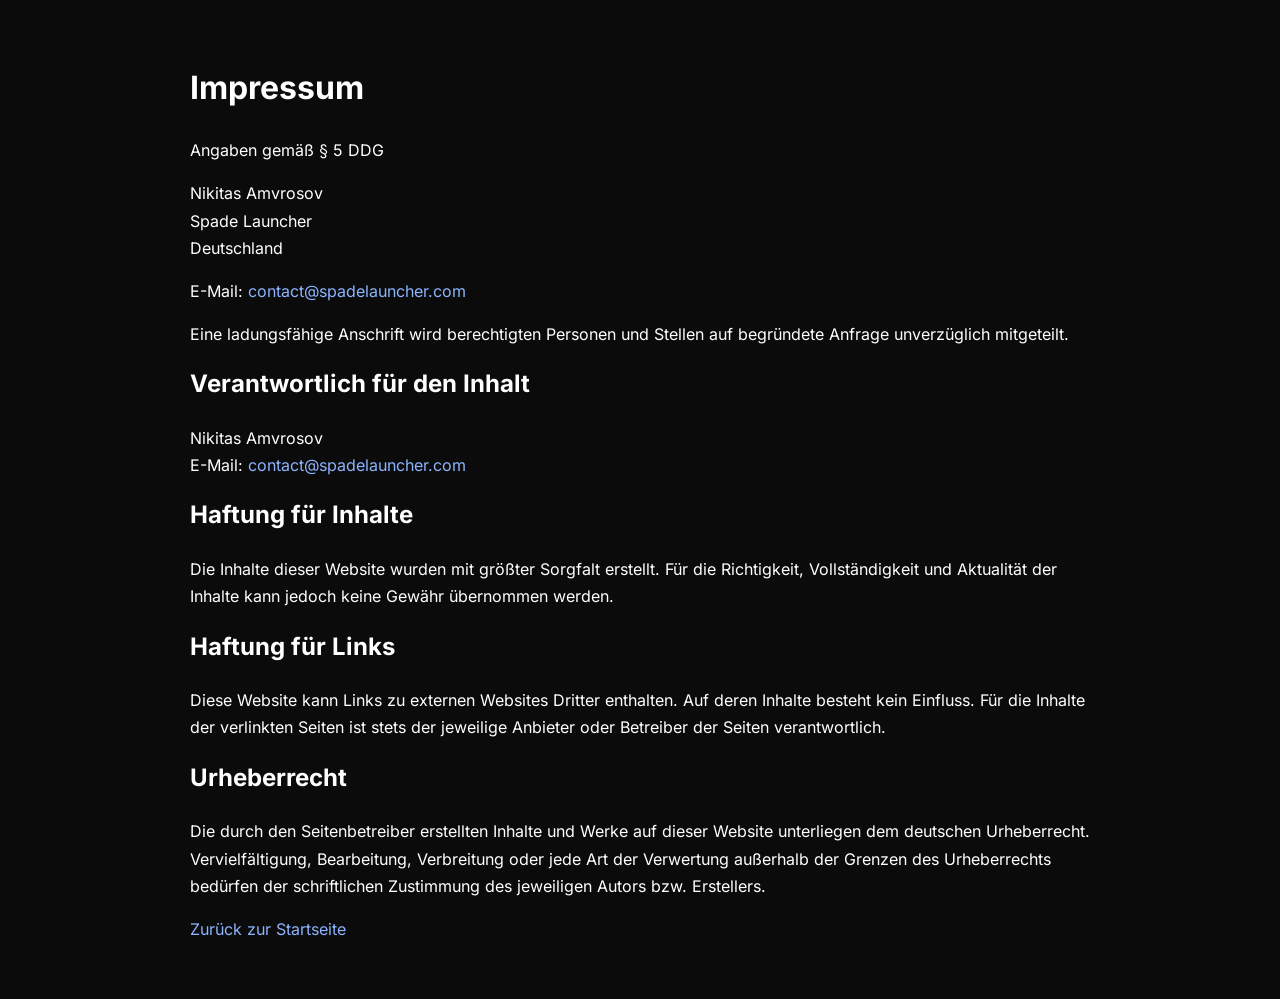
==== impressum.html @ 17fffd9b "Add impressum.html for legal information" ====
<!DOCTYPE html>
<html lang="de">
<head>
  <meta charset="UTF-8" />
  <meta name="viewport" content="width=device-width, initial-scale=1.0" />
  <title>Impressum | Spade Launcher</title>
  <link rel="stylesheet" href="style.css" />
</head>
<body>
  <main>
    <h1>Impressum</h1>

    <p>Angaben gemäß § 5 DDG</p>

    <p>
      Nikitas Amvrosov<br />
      Spade Launcher<br />
      Deutschland
    </p>

    <p>
      E-Mail: <a href="mailto:contact@spadelauncher.com">contact@spadelauncher.com</a>
    </p>

    <p>
      Eine ladungsfähige Anschrift wird berechtigten Personen und Stellen auf begründete Anfrage unverzüglich mitgeteilt.
    </p>

    <h2>Verantwortlich für den Inhalt</h2>
    <p>
      Nikitas Amvrosov<br />
      E-Mail: <a href="mailto:contact@spadelauncher.com">contact@spadelauncher.com</a>
    </p>

    <h2>Haftung für Inhalte</h2>
    <p>
      Die Inhalte dieser Website wurden mit größter Sorgfalt erstellt. Für die Richtigkeit, Vollständigkeit und Aktualität der Inhalte kann jedoch keine Gewähr übernommen werden.
    </p>

    <h2>Haftung für Links</h2>
    <p>
      Diese Website kann Links zu externen Websites Dritter enthalten. Auf deren Inhalte besteht kein Einfluss. Für die Inhalte der verlinkten Seiten ist stets der jeweilige Anbieter oder Betreiber der Seiten verantwortlich.
    </p>

    <h2>Urheberrecht</h2>
    <p>
      Die durch den Seitenbetreiber erstellten Inhalte und Werke auf dieser Website unterliegen dem deutschen Urheberrecht. Vervielfältigung, Bearbeitung, Verbreitung oder jede Art der Verwertung außerhalb der Grenzen des Urheberrechts bedürfen der schriftlichen Zustimmung des jeweiligen Autors bzw. Erstellers.
    </p>

    <p>
      <a href="index.html">Zurück zur Startseite</a>
    </p>
  </main>
</body>
</html>
---- style.css ----
@font-face {
    font-family: "Inter";
    src: url("fonts/inter-v20-latin-300.woff2") format("woff2");
    font-weight: 300;
    font-style: normal;
    font-display: swap;
}

@font-face {
    font-family: "Inter";
    src: url("fonts/inter-v20-latin-regular.woff2") format("woff2");
    font-weight: 400;
    font-style: normal;
    font-display: swap;
}

@font-face {
    font-family: "Inter";
    src: url("fonts/inter-v20-latin-500.woff2") format("woff2");
    font-weight: 500;
    font-style: normal;
    font-display: swap;
}

@font-face {
    font-family: "Inter";
    src: url("fonts/inter-v20-latin-600.woff2") format("woff2");
    font-weight: 600;
    font-style: normal;
    font-display: swap;
}

@font-face {
    font-family: "Inter";
    src: url("fonts/inter-v20-latin-700.woff2") format("woff2");
    font-weight: 700;
    font-style: normal;
    font-display: swap;
}

body {
    background-color: #0b0b0b;
    color: white;
    font-family: "Inter", sans-serif;
    max-width: 900px;
    margin: auto;
    padding: 40px;
    line-height: 1.7;
}

.hero {
    display: flex;
    align-items: flex-start;
    gap: 28px;
}

.hero .text-content {
    display: flex;
    flex-direction: column;
}

.hero h1 {
    margin-top: 10px;
    margin-bottom: 0;
    font-size: 52px;
    font-weight: 700;
    line-height: 1.1;
}

.logo {
    width: 100px;
    height: 100px;
    object-fit: contain;
}

.subtitle {
    margin-top: 4px;
    color: #9a9a9a;
    font-size: 18px;
}

.card {
    background: #111111;
    padding: 24px;
    border-radius: 20px;
    margin-top: 24px;
}

h2 {
    margin-top: 0;
}

p {
    margin-bottom: 16px;
}

a {
    color: #8cb4ff;
    text-decoration: none;
    transition: opacity .2s ease;
}

a:hover {
    opacity: 0.7;
}

.footer {
    margin-top: 50px;
    opacity: .6;
    font-size: 14px;
}

ul {
    padding-left: 22px;
    line-height: 1.8;
}

li {
    margin-bottom: 10px;
}

.preview-card {
    margin-top: 28px;
    background: #101111;
    border-radius: 18px;
    padding: 28px;
}

.preview-header {
    margin-bottom: 24px;
}

.eyebrow {
    margin: 0 0 8px;
    color: #8f8f8f;
    font-size: 13px;
    letter-spacing: 0.08em;
    text-transform: uppercase;
}

.preview-card h2 {
    margin: 0;
    font-size: 28px;
    line-height: 1.2;
}

.section-subtitle {
    margin-top: 10px;
    color: #b8b8b8;
    line-height: 1.6;
}

.screenshot-grid {
    display: flex;
    gap: 2px;
    overflow-x: auto;
    padding: 8px 2px 18px;
    scroll-snap-type: x mandatory;
}

.screenshot-grid img {
    width: 200px;
    flex: 0 0 auto;
    border-radius: 28px;
    border: 1px solid rgba(255, 255, 255, 0.08);
    box-shadow: 0 18px 50px rgba(0, 0, 0, 0.45);
    scroll-snap-align: start;
}

@media (max-width: 700px) {
    body {
        padding: 24px;
    }

    .hero {
        gap: 18px;
    }

    .hero h1 {
        font-size: 38px;
    }

    .logo {
        width: 76px;
        height: 76px;
    }

    .subtitle {
        font-size: 16px;
    }

    .card {
        padding: 22px;
    }

    .preview-card {
        padding: 22px;
    }

    .preview-card h2 {
        font-size: 24px;
    }

    .screenshot-grid img {
        width: 185px;
        border-radius: 24px;
    }
}

.screenshot-grid {
    scrollbar-width: thin;
    scrollbar-color: #333 transparent;
}

.screenshot-grid::-webkit-scrollbar {
    height: 8px;
}

.screenshot-grid::-webkit-scrollbar-track {
    background: transparent;
}

.screenshot-grid::-webkit-scrollbar-thumb {
    background: #333;
    border-radius: 999px;
}
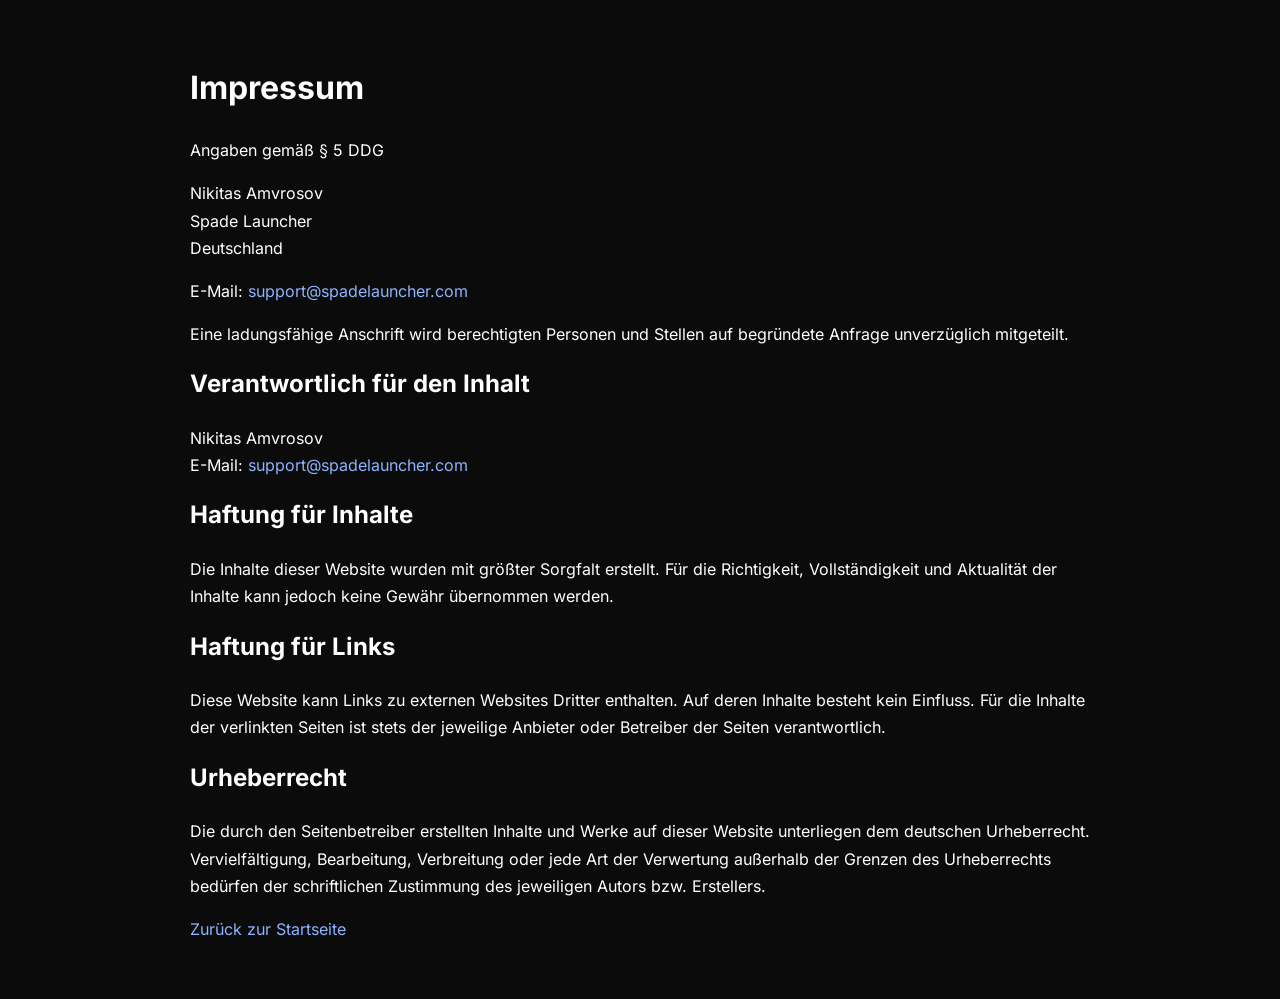
==== commit 0f4d9fe1: "Update contact email address in impressum.html" ====
--- a/impressum.html
+++ b/impressum.html
@@ -19,7 +19,7 @@
     </p>
 
     <p>
-      E-Mail: <a href="mailto:contact@spadelauncher.com">contact@spadelauncher.com</a>
+      E-Mail: <a href="mailto:support@spadelauncher.com">support@spadelauncher.com</a>
     </p>
 
     <p>
@@ -29,7 +29,7 @@
     <h2>Verantwortlich für den Inhalt</h2>
     <p>
       Nikitas Amvrosov<br />
-      E-Mail: <a href="mailto:contact@spadelauncher.com">contact@spadelauncher.com</a>
+      E-Mail: <a href="mailto:support@spadelauncher.com">support@spadelauncher.com</a>
     </p>
 
     <h2>Haftung für Inhalte</h2>
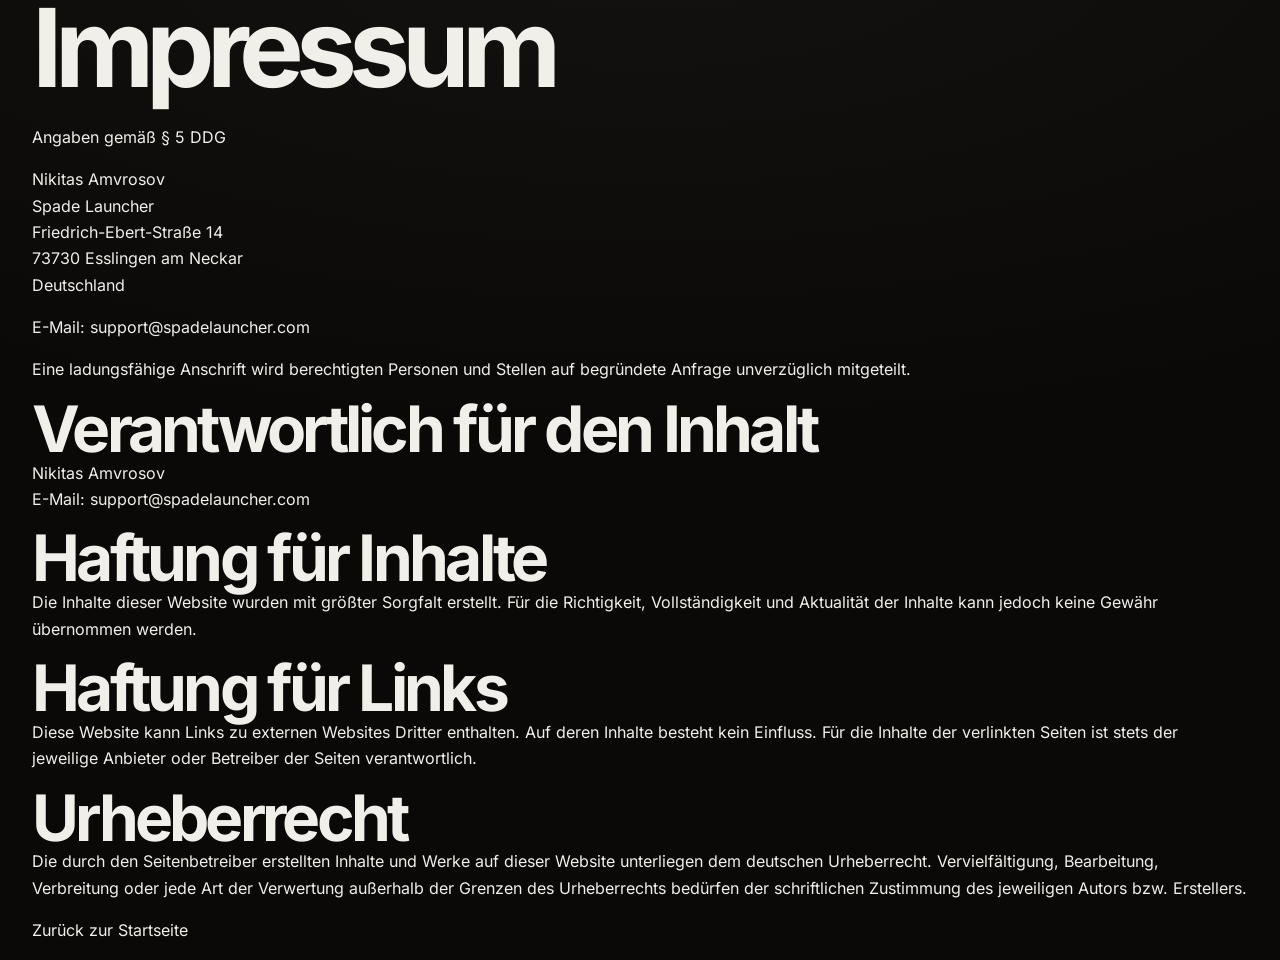
==== commit 3936f822: "Add address to impressum section" ====
--- a/impressum.html
+++ b/impressum.html
@@ -15,6 +15,8 @@
     <p>
       Nikitas Amvrosov<br />
       Spade Launcher<br />
+      Friedrich-Ebert-Straße 14<br />
+      73730 Esslingen am Neckar<br />
       Deutschland
     </p>
 
--- a/style.css
+++ b/style.css
@@ -1,3 +1,5 @@
+/* ── FONTS ─────────────────────────────────────────────────── */
+
 @font-face {
     font-family: "Inter";
     src: url("fonts/inter-v20-latin-300.woff2") format("woff2");
@@ -5,7 +7,6 @@
     font-style: normal;
     font-display: swap;
 }
-
 @font-face {
     font-family: "Inter";
     src: url("fonts/inter-v20-latin-regular.woff2") format("woff2");
@@ -13,7 +14,6 @@
     font-style: normal;
     font-display: swap;
 }
-
 @font-face {
     font-family: "Inter";
     src: url("fonts/inter-v20-latin-500.woff2") format("woff2");
@@ -21,7 +21,6 @@
     font-style: normal;
     font-display: swap;
 }
-
 @font-face {
     font-family: "Inter";
     src: url("fonts/inter-v20-latin-600.woff2") format("woff2");
@@ -29,7 +28,6 @@
     font-style: normal;
     font-display: swap;
 }
-
 @font-face {
     font-family: "Inter";
     src: url("fonts/inter-v20-latin-700.woff2") format("woff2");
@@ -38,189 +36,1237 @@
     font-display: swap;
 }
 
+/* ── DESIGN TOKENS ──────────────────────────────────────────── */
+
+:root {
+    /* Palette — warm ink, not cold black */
+    --ink:      #0A0908;
+    --ivory:    #F0EFE9;
+    --slate:    #69696480;
+    --slate-s:  #696964;
+    --dust:     #3A3A36;
+    --stone:    #141412;
+    --chalk:    #1E1E1B;
+    --seam:     rgba(240, 239, 233, 0.07);
+    --seam-hi:  rgba(240, 239, 233, 0.15);
+    /* Ace gold */
+    --gold:     #B89658;
+    --gold-lo:  rgba(184, 150, 88, 0.55);
+    --gold-glow:rgba(184, 150, 88, 0.12);
+    /* Layout */
+    --max-w:    1320px;
+    --r:        28px;     /* card radius */
+    /* Easing */
+    --ease:     cubic-bezier(0.16, 1, 0.3, 1);
+    --ease-std: cubic-bezier(0.4, 0, 0.2, 1);
+}
+
+/* ── VIEW TRANSITION (theme swoosh) ────────────────────────── */
+
+::view-transition-old(root) {
+    animation: none;
+}
+::view-transition-new(root) {
+    animation: none; /* JS drives the clip-path animation directly */
+}
+
+/* ── LIGHT MODE ─────────────────────────────────────────────── */
+
+html.light {
+    --ink:      #F5F4EE;
+    --ivory:    #0A0908;
+    --slate:    rgba(10, 9, 8, 0.38);
+    --slate-s:  #5A5A56;
+    --dust:     #C0BFB9;
+    --stone:    #ECEAE4;
+    --chalk:    #E3E1DB;
+    --seam:     rgba(10, 9, 8, 0.09);
+    --seam-hi:  rgba(10, 9, 8, 0.18);
+    background: var(--ink);
+    color: var(--ivory);
+}
+
+
+/* ── RESET ─────────────────────────────────────────────────── */
+
+*, *::before, *::after { box-sizing: border-box; }
+
+
+html {
+    scroll-behavior: smooth;
+    background: var(--ink);
+}
+
 body {
-    background-color: #0b0b0b;
-    color: white;
-    font-family: "Inter", sans-serif;
-    max-width: 900px;
-    margin: auto;
-    padding: 40px;
+    margin: 0;
+    background:
+        radial-gradient(ellipse 100% 55% at 50% -8%, rgba(240,239,233,0.04), transparent),
+        var(--ink);
+    color: var(--ivory);
+    font-family: "Inter", system-ui, sans-serif;
+    font-size: 16px;
+    line-height: 1.65;
+    -webkit-font-smoothing: antialiased;
+}
+
+img { display: block; max-width: 100%; }
+a   { color: inherit; text-decoration: none; }
+button, a, summary { -webkit-tap-highlight-color: transparent; }
+h1, h2, h3, p { margin-top: 0; }
+ul { margin: 0; padding: 0; }
+
+/* ── PAGE LAYOUT ────────────────────────────────────────────── */
+
+main, .site-footer {
+    width: min(calc(100% - 64px), var(--max-w));
+    margin-inline: auto;
+}
+
+/* ── LOAD ANIMATIONS ────────────────────────────────────────── */
+
+@keyframes nav-drop {
+    from { opacity: 0; transform: translateY(-100%); }
+    to   { opacity: 1; transform: translateY(0); }
+}
+
+@keyframes hero-rise {
+    from { opacity: 0; transform: translateY(28px); }
+    to   { opacity: 1; transform: translateY(0); }
+}
+
+/* Phone entrance — separate keyframe per position to avoid snap */
+@keyframes phone-enter-c {
+    from { opacity: 0; transform: translateY(80px); }
+    to   { opacity: 1; transform: translateY(0); }
+}
+@keyframes phone-enter-m {
+    from { opacity: 0; transform: translateY(110px); }
+    to   { opacity: 0.72; transform: translateY(44px); }
+}
+@keyframes phone-enter-e {
+    from { opacity: 0; transform: translateY(140px); }
+    to   { opacity: 0.35; transform: translateY(82px); }
+}
+
+/* Showcase phone float */
+@keyframes float {
+    0%, 100% { transform: translateY(0px); }
+    50%       { transform: translateY(-12px); }
+}
+
+/* ── SCROLL REVEAL ──────────────────────────────────────────── */
+
+[data-reveal] {
+    opacity: 0;
+    transform: translateY(32px);
+    transition:
+        opacity  0.8s var(--ease),
+        transform 0.8s var(--ease);
+}
+
+[data-reveal].is-visible {
+    opacity: 1;
+    transform: none;
+}
+
+/* ── NAVIGATION ─────────────────────────────────────────────── */
+
+.site-nav {
+    position: sticky;
+    top: 0;
+    z-index: 100;
+    width: 100%;
+    min-height: 76px;
+    display: flex;
+    align-items: center;
+    justify-content: space-between;
+    gap: 24px;
+    padding-inline: max(32px, calc((100% - var(--max-w)) / 2));
+    border-bottom: 1px solid var(--seam);
+    background: rgba(10, 9, 8, 0.84);
+    backdrop-filter: blur(16px);
+    -webkit-backdrop-filter: blur(16px);
+    transition: background 0.3s ease;
+    animation: nav-drop 0.6s var(--ease) both;
+}
+
+.brand {
+    display: inline-flex;
+    align-items: center;
+    gap: 10px;
+    font-weight: 600;
+    font-size: 15px;
+    letter-spacing: -0.02em;
+}
+
+.brand-logo {
+    width: 28px;
+    height: 28px;
+    object-fit: contain;
+}
+
+.nav-links {
+    position: absolute;
+    left: 50%;
+    transform: translateX(-50%);
+    display: flex;
+    align-items: center;
+    gap: 28px;
+    color: var(--slate-s);
+    font-size: 14px;
+}
+
+.nav-links a {
+    transition: color 150ms ease;
+}
+.nav-links a:hover { color: var(--ivory); }
+
+.nav-actions {
+    display: flex;
+    align-items: center;
+    gap: 12px;
+    margin-left: auto;
+}
+
+html.light .diff-other {
+    color: rgba(10, 9, 8, 0.38);
+}
+
+html.light .diff-card > p:last-child {
+    color: rgba(10, 9, 8, 0.55);
+}
+
+html.light .diff-card:hover {
+    box-shadow: 0 20px 56px rgba(0, 0, 0, 0.1);
+}
+
+html.light .ace-card-center,
+html.light .ace-card-suit-sm {
+    mix-blend-mode: multiply;
+    filter: invert(1);
+    opacity: 0.12;
+}
+
+html.light .ace-card-suit-sm { opacity: 0.5; }
+
+html.light .ace-section {
+    background:
+        radial-gradient(ellipse 70% 65% at 18% 55%, var(--gold-glow), transparent),
+        linear-gradient(160deg, #e8e6e0, #ece9e3);
+    border-color: rgba(184,150,88,0.25) !important;
+}
+
+html.light .ace-list li {
+    background: rgba(10,9,8,0.03);
+    color: rgba(10,9,8,0.75);
+    border-color: rgba(10,9,8,0.1);
+}
+
+html.light .ace-list li:hover {
+    background: rgba(10,9,8,0.06);
+    border-color: rgba(10,9,8,0.18);
+}
+
+html.light .ace-panel {
+    border-left-color: rgba(184,150,88,0.2);
+}
+
+html.light .brand-logo,
+html.light .cta-logo {
+    filter: invert(1);
+}
+
+html.light .site-nav {
+    background: rgba(245, 244, 238, 0.88);
+    border-bottom-color: var(--seam);
+}
+
+/* ── THEME TOGGLE ───────────────────────────────────────────── */
+
+.theme-toggle {
+    background: none;
+    border: none;
+    cursor: pointer;
+    padding: 0;
+    display: flex;
+    align-items: center;
+    gap: 8px;
+    flex-shrink: 0;
+    color: var(--ivory);
+    font-size: 13px;
+    font-weight: 500;
+    font-family: inherit;
+}
+
+.toggle-label {
+    white-space: nowrap;
+    transition: color 0.25s ease;
+}
+
+.toggle-track {
+    width: 42px;
+    height: 24px;
+    border-radius: 12px;
+    background: var(--dust);
+    border: 1px solid var(--seam-hi);
+    position: relative;
+    display: block;
+    transition: background 0.25s ease, border-color 0.25s ease;
+}
+
+.toggle-thumb {
+    position: absolute;
+    top: 3px;
+    left: 3px;
+    width: 16px;
+    height: 16px;
+    border-radius: 50%;
+    background: var(--ivory);
+    display: block;
+    transition: transform 0.25s var(--ease);
+}
+
+html.light .toggle-thumb {
+    transform: translateX(18px);
+}
+
+/* ── BUTTONS ────────────────────────────────────────────────── */
+
+.btn {
+    display: inline-flex;
+    align-items: center;
+    justify-content: center;
+    height: 44px;
+    padding: 0 22px;
+    border-radius: 999px;
+    font-size: 14px;
+    font-weight: 600;
+    border: 1px solid transparent;
+    white-space: nowrap;
+    cursor: pointer;
+    transition:
+        transform  160ms var(--ease),
+        background 160ms ease,
+        color      160ms ease,
+        border-color 160ms ease,
+        box-shadow 160ms ease;
+}
+.btn:hover { transform: translateY(-1px); }
+
+.btn-primary {
+    background: var(--ivory);
+    color: var(--ink);
+}
+.btn-primary:hover {
+    background: #ffffff;
+    box-shadow: 0 4px 24px rgba(240,239,233,0.22);
+}
+
+.btn-ghost {
+    color: var(--gold-lo);
+    border-color: var(--gold-lo);
+    transition:
+        transform     160ms var(--ease),
+        color         250ms ease,
+        border-color  250ms ease,
+        box-shadow    250ms ease,
+        background    250ms ease;
+}
+.btn-ghost:hover {
+    color: var(--gold);
+    border-color: var(--gold);
+    background: rgba(184, 150, 88, 0.08);
+    box-shadow:
+        0 0 12px rgba(184, 150, 88, 0.25),
+        0 0 32px rgba(184, 150, 88, 0.12),
+        inset 0 0 12px rgba(184, 150, 88, 0.06);
+}
+
+.btn-nav {
+    height: 38px;
+    padding: 0 16px;
+    font-size: 13px;
+    border: 1px solid var(--seam-hi);
+    background: rgba(240,239,233,0.04);
+}
+.btn-nav:hover {
+    border-color: rgba(240,239,233,0.28);
+    background: rgba(240,239,233,0.08);
+}
+
+/* ── TYPE ───────────────────────────────────────────────────── */
+
+.eyebrow {
+    margin: 0 0 16px;
+    color: var(--dust);
+    font-size: 11px;
+    font-weight: 600;
+    letter-spacing: 0.15em;
+    text-transform: uppercase;
+}
+
+h1 {
+    font-size: clamp(64px, 8.5vw, 128px);
+    font-weight: 800;
+    line-height: 0.88;
+    letter-spacing: -0.075em;
+    margin-bottom: 28px;
+}
+
+h1 em {
+    font-style: normal;
+    color: var(--slate-s);
+}
+
+h2 {
+    font-size: clamp(42px, 5vw, 76px);
+    font-weight: 700;
+    line-height: 0.95;
+    letter-spacing: -0.058em;
+    margin-bottom: 0;
+}
+
+h3 {
+    font-size: 19px;
+    font-weight: 600;
+    line-height: 1.25;
+    letter-spacing: -0.025em;
+    margin-bottom: 10px;
+}
+
+/* ── HERO ───────────────────────────────────────────────────── */
+
+.hero {
+    padding-top: 96px;
+    text-align: center;
+    overflow: hidden;
+    animation: hero-rise 0.75s var(--ease) 0.15s both;
+}
+
+.hero-sub {
+    max-width: 540px;
+    margin: 0 auto 32px;
+    color: var(--slate-s);
+    font-size: clamp(17px, 1.8vw, 20px);
+    line-height: 1.65;
+}
+
+.hero-actions {
+    display: flex;
+    justify-content: center;
+    flex-wrap: wrap;
+    gap: 12px;
+    margin-bottom: 24px;
+}
+
+.hero-actions .btn {
+    min-height: 50px;
+    padding: 0 28px;
+    font-size: 15px;
+}
+
+.trust-row {
+    display: flex;
+    justify-content: center;
+    flex-wrap: wrap;
+    gap: 8px;
+    margin-bottom: 72px;
+}
+
+.trust-row span {
+    color: var(--dust);
+    font-size: 12px;
+    letter-spacing: 0.02em;
+}
+
+.trust-row span:not(:last-child)::after {
+    content: '|';
+    margin-left: 8px;
+    opacity: 0.25;
+}
+
+/* ── HERO PHONES ────────────────────────────────────────────── */
+
+.hero-phones-wrap {
+    position: relative;
+    will-change: transform;
+}
+
+.hero-phones {
+    display: flex;
+    justify-content: center;
+    align-items: flex-end;
+}
+
+.phones-fade {
+    position: absolute;
+    bottom: 0;
+    left: 0;
+    right: 0;
+    height: 120px;
+    background: linear-gradient(to top, var(--ink), transparent);
+    pointer-events: none;
+}
+
+.hphone {
+    border-radius: 36px;
+    overflow: hidden;
+    border: 1px solid rgba(240,239,233,0.09);
+    background: var(--ink);
+    flex-shrink: 0;
+    position: relative;
+}
+.hphone img {
+    display: block;
+    width: 100%;
+    height: 100%;
+    object-fit: cover;
+}
+
+.hphone-center {
+    width: 230px;
+    aspect-ratio: 9/19.5;
+    z-index: 5;
+    box-shadow: 0 48px 120px rgba(0,0,0,0.85);
+    animation: phone-enter-c 1s var(--ease) 0.5s both;
+}
+
+.hphone-mid {
+    width: 188px;
+    aspect-ratio: 9/19.5;
+    z-index: 4;
+    margin: 0 -12px;
+    box-shadow: 0 36px 90px rgba(0,0,0,0.7);
+    animation: phone-enter-m 1s var(--ease) 0.65s both;
+}
+
+.hphone-edge {
+    width: 152px;
+    aspect-ratio: 9/19.5;
+    z-index: 3;
+    margin: 0 -6px;
+    box-shadow: 0 24px 70px rgba(0,0,0,0.6);
+    animation: phone-enter-e 1s var(--ease) 0.8s both;
+}
+
+/* ── SECTIONS ───────────────────────────────────────────────── */
+
+.section {
+    padding: 120px 0;
+    border-bottom: 1px solid var(--seam);
+}
+
+.section-head {
+    display: grid;
+    grid-template-columns: 1.1fr 0.9fr;
+    align-items: end;
+    gap: 48px;
+    margin-bottom: 52px;
+}
+
+.section-desc {
+    max-width: 480px;
+    color: var(--slate-s);
+    font-size: 18px;
+    margin-bottom: 0;
+}
+
+/* ── BENTO ──────────────────────────────────────────────────── */
+
+.bento {
+    display: grid;
+    grid-template-columns: repeat(3, 1fr);
+    grid-template-rows: auto auto;
+    gap: 10px;
+}
+
+.bento-card {
+    border: 1px solid var(--seam);
+    border-radius: var(--r);
+    background: var(--stone);
+    overflow: hidden;
+    transition:
+        border-color 250ms ease,
+        transform    250ms var(--ease),
+        box-shadow   250ms ease;
+}
+.bento-card:hover {
+    border-color: var(--seam-hi);
+    transform: translateY(-5px) rotate(0.25deg);
+    box-shadow: 0 24px 64px rgba(0,0,0,0.5);
+}
+
+.bento-card h3 {
+    font-size: 20px;
+}
+.bento-card p {
+    color: var(--slate-s);
+    font-size: 14px;
+    line-height: 1.65;
+    margin-bottom: 0;
+}
+
+/* ── Showcase card — spans full width, horizontal split ── */
+
+.bento-showcase {
+    grid-column: 1 / -1;
+    display: grid;
+    grid-template-columns: 1fr 1fr;
+    min-height: 460px;
+    background:
+        radial-gradient(ellipse 70% 80% at 30% 50%, rgba(240,239,233,0.03), transparent),
+        var(--stone);
+}
+
+.showcase-text {
+    padding: 48px;
+    display: flex;
+    flex-direction: column;
+    justify-content: flex-end;
+}
+
+.showcase-text h3 {
+    font-size: 28px;
+    font-weight: 700;
+    letter-spacing: -0.04em;
+    margin-bottom: 14px;
+}
+
+.showcase-text p {
+    max-width: 400px;
+    font-size: 16px;
     line-height: 1.7;
 }
 
-.hero {
-    display: flex;
-    align-items: flex-start;
+.showcase-visual {
+    display: flex;
+    justify-content: center;
+    align-items: flex-end;
+    padding: 48px 48px 0;
+    overflow: hidden;
+}
+
+.showcase-phone {
+    width: 52%;
+    border-radius: 28px;
+    border: 1px solid rgba(240,239,233,0.1);
+    box-shadow: 0 32px 80px rgba(0,0,0,0.65);
+    animation: float 5s ease-in-out 1.2s infinite;
+    transform-origin: center bottom;
+}
+
+/* ── Private card ── */
+
+.bento-private {
+    display: flex;
+    flex-direction: column;
+    padding: 28px;
+    min-height: 340px;
+}
+
+.priv-list {
+    list-style: none;
+    display: flex;
+    flex-direction: column;
+    gap: 8px;
+    margin-bottom: auto;
+    padding-bottom: 28px;
+}
+
+.priv-list li {
+    align-self: flex-start;
+    padding: 8px 15px;
+    border: 1px solid var(--seam-hi);
+    border-radius: 999px;
+    font-size: 13px;
+    font-weight: 500;
+    background: rgba(240,239,233,0.03);
+    transition: background 180ms ease, border-color 180ms ease;
+}
+.priv-list li:hover {
+    background: rgba(240,239,233,0.07);
+}
+
+/* ── Feature cards (search + weather) ── */
+
+.bento-feature {
+    display: flex;
+    flex-direction: column;
+    min-height: 340px;
+}
+
+.bento-visual {
+    flex: 1;
+    display: flex;
+    justify-content: center;
+    align-items: flex-end;
+    padding: 28px 32px 0;
+    overflow: hidden;
+}
+
+.bento-visual img {
+    width: 56%;
+    border-radius: 22px;
+    border: 1px solid rgba(240,239,233,0.09);
+    box-shadow: 0 16px 48px rgba(0,0,0,0.5);
+}
+
+/* Shared bottom text block */
+.bento-foot {
+    padding: 22px 28px 28px;
+}
+
+/* ── ACE EDITION ────────────────────────────────────────────── */
+
+.ace-section {
+    display: grid;
+    grid-template-columns: 1.5fr 0.65fr;
+    gap: 0;
+    padding: 0;
+    border: 1px solid rgba(184,150,88,0.16) !important;
+    border-radius: 32px;
+    overflow: hidden;
+    background:
+        radial-gradient(ellipse 70% 65% at 18% 55%, var(--gold-glow), transparent),
+        linear-gradient(160deg, #0e0d0c, #0a0908);
+}
+
+.ace-copy {
+    padding: 72px 64px;
+}
+
+.ace-eyebrow { color: var(--gold-lo); }
+
+.ace-desc {
+    max-width: 520px;
+    color: var(--slate-s);
+    font-size: 18px;
+    margin: 28px 0 36px;
+}
+
+.ace-list {
+    list-style: none;
+    display: grid;
+    grid-template-columns: 1fr 1fr;
+    gap: 10px;
+}
+
+.ace-list li {
+    display: flex;
+    align-items: center;
+    gap: 10px;
+    padding: 14px 16px;
+    border: 1px solid var(--seam);
+    border-radius: 14px;
+    background: rgba(240,239,233,0.02);
+    font-size: 14px;
+    color: rgba(240,239,233,0.82);
+    transition: background 200ms ease, border-color 200ms ease;
+}
+.ace-list li:hover {
+    background: rgba(240,239,233,0.05);
+    border-color: var(--seam-hi);
+}
+
+.ace-dot {
+    color: var(--gold-lo);
+    font-size: 10px;
+    flex-shrink: 0;
+}
+
+.ace-panel {
+    position: relative;
+    display: flex;
+    flex-direction: column;
+    justify-content: flex-end;
+    padding: 52px 52px 60px;
+    overflow: hidden;
+    border-left: 1px solid rgba(184,150,88,0.1);
+}
+
+/* Playing card corners */
+.ace-card-corner {
+    position: absolute;
+    display: flex;
+    flex-direction: column;
+    align-items: center;
+    gap: 4px;
+    pointer-events: none;
+    user-select: none;
+}
+.ace-card-corner--tl { top: 24px; left: 28px; }
+.ace-card-corner--br {
+    bottom: 24px; right: 28px;
+    transform: rotate(180deg);
+}
+
+.ace-card-rank {
+    font-size: 22px;
+    font-weight: 800;
+    line-height: 1;
+    color: var(--gold);
+    letter-spacing: -0.02em;
+}
+
+.ace-card-suit-sm {
+    width: 22px;
+    height: 22px;
+    object-fit: contain;
+    mix-blend-mode: screen;
+    opacity: 0.7;
+}
+
+/* Large center logo */
+.ace-card-center {
+    position: absolute;
+    top: 50%;
+    left: 50%;
+    transform: translate(-50%, -50%);
+    width: clamp(120px, 14vw, 200px);
+    height: clamp(120px, 14vw, 200px);
+    object-fit: contain;
+    mix-blend-mode: screen;
+    opacity: 0.18;
+    pointer-events: none;
+    user-select: none;
+}
+
+.ace-panel-foot {
+    margin-top: 32px;
+}
+
+.ace-label {
+    font-size: 22px;
+    font-weight: 600;
+    letter-spacing: -0.03em;
+    color: rgba(184,150,88,0.88);
+    margin-bottom: 10px;
+}
+
+.ace-note {
+    max-width: 380px;
+    color: var(--slate-s);
+    font-size: 15px;
+    line-height: 1.65;
+    margin-bottom: 0;
+}
+
+/* ── PHILOSOPHY ─────────────────────────────────────────────── */
+
+.philosophy-section {
+    text-align: center;
+    padding: 100px 0;
+}
+
+.philosophy-section blockquote {
+    margin: 0 auto;
+    white-space: nowrap;
+    font-size: clamp(28px, 4.6vw, 64px);
+    font-weight: 800;
+    line-height: 1;
+    letter-spacing: -0.065em;
+}
+
+.quote-dim {
+    color: var(--slate-s);
+}
+
+@media (max-width: 768px) {
+    .philosophy-section blockquote {
+        white-space: normal;
+        font-size: clamp(32px, 9vw, 52px);
+    }
+}
+
+/* ── ABOUT ──────────────────────────────────────────────────── */
+
+.about-section {
+    display: grid;
+    grid-template-columns: 1fr 1fr;
+    gap: 80px;
+    align-items: start;
+}
+
+.about-body p {
+    color: var(--slate-s);
+    font-size: 18px;
+    line-height: 1.78;
+}
+.about-body p:last-child { margin-bottom: 0; }
+
+/* ── FAQ ────────────────────────────────────────────────────── */
+
+.faq-section {
+    display: grid;
+    grid-template-columns: 1fr 1.85fr;
+    gap: 80px;
+    align-items: start;
+}
+
+.faq-head {
+    position: sticky;
+    top: 96px;
+}
+
+.faq-head h2 {
+    font-size: clamp(42px, 5vw, 72px);
+}
+
+.faq-list {
+    display: flex;
+    flex-direction: column;
+    gap: 10px;
+}
+
+.faq-list details {
+    border: 1px solid var(--seam);
+    border-radius: 18px;
+    background: var(--stone);
+    transition: border-color 180ms ease, background 180ms ease;
+}
+.faq-list details:hover {
+    border-color: var(--seam-hi);
+}
+.faq-list details[open] {
+    border-color: var(--seam-hi);
+    background: var(--chalk);
+}
+
+.faq-list summary {
+    min-height: 70px;
+    display: flex;
+    align-items: center;
+    justify-content: space-between;
+    gap: 24px;
+    padding: 20px 24px;
+    cursor: pointer;
+    font-weight: 600;
+    font-size: 15px;
+    list-style: none;
+    user-select: none;
+    transition: background 180ms ease, transform 120ms ease;
+}
+
+.faq-list summary:active {
+    background: rgba(240, 239, 233, 0.06);
+    transform: scale(0.988);
+}
+.faq-list summary::-webkit-details-marker { display: none; }
+.faq-list summary::marker { content: ""; }
+
+.faq-list .faq-answer p {
+    padding: 0 60px 0 24px;
+    color: var(--slate-s);
+    line-height: 1.72;
+    font-size: 15px;
+    margin: 0;
+}
+
+.faq-icon {
+    flex: 0 0 auto;
+    width: 28px;
+    height: 28px;
+    display: flex;
+    align-items: center;
+    justify-content: center;
+    border-radius: 50%;
+    background: rgba(240,239,233,0.05);
+    color: var(--slate-s);
+    font-size: 20px;
+    font-weight: 300;
+    line-height: 1;
+    transition: transform 280ms var(--ease), color 200ms ease, background 200ms ease;
+}
+details[open] .faq-icon {
+    transform: rotate(45deg);
+    color: var(--ivory);
+    background: rgba(240,239,233,0.1);
+}
+
+/* Smooth reveal when answer appears */
+@keyframes faq-reveal {
+    from { opacity: 0; transform: translateY(-6px); }
+    to   { opacity: 1; transform: translateY(0); }
+}
+
+details[open] .faq-answer {
+    animation: faq-reveal 0.35s var(--ease);
+}
+
+details[open] .faq-answer p {
+    padding-bottom: 22px;
+}
+
+/* ── FINAL CTA ──────────────────────────────────────────────── */
+
+.final-cta {
+    display: grid;
+    grid-template-columns: auto 1fr auto;
+    align-items: center;
     gap: 28px;
-}
-
-.hero .text-content {
+    margin: 88px 0;
+    padding: 40px 44px;
+    border: 1px solid var(--seam);
+    border-radius: var(--r);
+    background: linear-gradient(145deg, rgba(240,239,233,0.04), rgba(240,239,233,0.01));
+    transition: border-color 250ms ease;
+}
+.final-cta:hover {
+    border-color: var(--seam-hi);
+}
+
+.cta-logo {
+    width: 62px;
+    height: 62px;
+    object-fit: contain;
+}
+
+.cta-copy .eyebrow { margin-bottom: 10px; }
+.cta-copy h2 { font-size: clamp(28px, 3.5vw, 48px); }
+
+/* ── FEATURES HEADING ───────────────────────────────────────── */
+
+.features-head {
+    margin-bottom: 52px;
+}
+
+.features-head h2 {
+    white-space: nowrap;
+    font-size: clamp(18px, 2.6vw, 36px);
+    margin-bottom: 20px;
+}
+
+.features-head .section-desc {
+    max-width: 560px;
+}
+
+/* ── DIFF SECTION ───────────────────────────────────────────── */
+
+.diff-grid {
+    display: grid;
+    grid-template-columns: repeat(2, 1fr);
+    gap: 10px;
+    margin-top: 60px;
+}
+
+.diff-card {
+    border: 1px solid var(--seam);
+    border-radius: var(--r);
+    background: var(--stone);
+    padding: 32px;
     display: flex;
     flex-direction: column;
-}
-
-.hero h1 {
-    margin-top: 10px;
-    margin-bottom: 0;
-    font-size: 52px;
+    transition:
+        border-color 250ms ease,
+        transform    250ms var(--ease),
+        box-shadow   250ms ease;
+}
+
+.diff-card:hover {
+    border-color: var(--seam-hi);
+    transform: translateY(-4px);
+    box-shadow: 0 20px 56px rgba(0, 0, 0, 0.45);
+}
+
+.diff-other {
+    color: rgba(240, 239, 233, 0.38);
+    font-size: 13px;
+    line-height: 1.65;
+    margin: 0 0 auto;
+    padding-bottom: 28px;
+}
+
+.diff-rule {
+    height: 1px;
+    background: var(--seam);
+    margin-bottom: 28px;
+    flex-shrink: 0;
+}
+
+.diff-card h3 {
+    font-size: 21px;
     font-weight: 700;
-    line-height: 1.1;
-}
-
-.logo {
-    width: 100px;
-    height: 100px;
-    object-fit: contain;
-}
-
-.subtitle {
-    margin-top: 4px;
-    color: #9a9a9a;
-    font-size: 18px;
-}
-
-.card {
-    background: #111111;
-    padding: 24px;
-    border-radius: 20px;
-    margin-top: 24px;
-}
-
-h2 {
-    margin-top: 0;
-}
-
-p {
-    margin-bottom: 16px;
-}
-
-a {
-    color: #8cb4ff;
-    text-decoration: none;
-    transition: opacity .2s ease;
-}
-
-a:hover {
-    opacity: 0.7;
-}
-
-.footer {
-    margin-top: 50px;
-    opacity: .6;
+    letter-spacing: -0.035em;
+    margin: 0 0 10px;
+}
+
+.diff-card > p:last-child {
+    color: rgba(240, 239, 233, 0.55);
     font-size: 14px;
-}
-
-ul {
-    padding-left: 22px;
-    line-height: 1.8;
-}
-
-li {
-    margin-bottom: 10px;
-}
-
-.preview-card {
-    margin-top: 28px;
-    background: #101111;
-    border-radius: 18px;
-    padding: 28px;
-}
-
-.preview-header {
-    margin-bottom: 24px;
-}
-
-.eyebrow {
-    margin: 0 0 8px;
-    color: #8f8f8f;
+    line-height: 1.65;
+    margin: 0;
+}
+
+@media (max-width: 768px) {
+    .diff-grid {
+        grid-template-columns: 1fr;
+    }
+}
+
+/* ── FOOTER ─────────────────────────────────────────────────── */
+
+.site-footer {
+    min-height: 130px;
+    display: flex;
+    align-items: center;
+    justify-content: space-between;
+    gap: 32px;
+    border-top: 1px solid var(--seam);
+    color: var(--slate-s);
     font-size: 13px;
-    letter-spacing: 0.08em;
-    text-transform: uppercase;
-}
-
-.preview-card h2 {
-    margin: 0;
-    font-size: 28px;
-    line-height: 1.2;
-}
-
-.section-subtitle {
-    margin-top: 10px;
-    color: #b8b8b8;
-    line-height: 1.6;
-}
-
-.screenshot-grid {
-    display: flex;
-    gap: 2px;
-    overflow-x: auto;
-    padding: 8px 2px 18px;
-    scroll-snap-type: x mandatory;
-}
-
-.screenshot-grid img {
-    width: 200px;
-    flex: 0 0 auto;
-    border-radius: 28px;
-    border: 1px solid rgba(255, 255, 255, 0.08);
-    box-shadow: 0 18px 50px rgba(0, 0, 0, 0.45);
-    scroll-snap-align: start;
-}
-
-@media (max-width: 700px) {
-    body {
-        padding: 24px;
-    }
-
-    .hero {
-        gap: 18px;
-    }
-
-    .hero h1 {
-        font-size: 38px;
-    }
-
-    .logo {
-        width: 76px;
-        height: 76px;
-    }
-
-    .subtitle {
-        font-size: 16px;
-    }
-
-    .card {
-        padding: 22px;
-    }
-
-    .preview-card {
-        padding: 22px;
-    }
-
-    .preview-card h2 {
-        font-size: 24px;
-    }
-
-    .screenshot-grid img {
-        width: 185px;
-        border-radius: 24px;
-    }
-}
-
-.screenshot-grid {
-    scrollbar-width: thin;
-    scrollbar-color: #333 transparent;
-}
-
-.screenshot-grid::-webkit-scrollbar {
-    height: 8px;
-}
-
-.screenshot-grid::-webkit-scrollbar-track {
-    background: transparent;
-}
-
-.screenshot-grid::-webkit-scrollbar-thumb {
-    background: #333;
-    border-radius: 999px;
-}
+}
+
+.footer-brand {
+    display: flex;
+    flex-direction: column;
+    gap: 4px;
+}
+.footer-brand strong { color: var(--ivory); }
+
+.footer-links {
+    display: flex;
+    flex-wrap: wrap;
+    justify-content: flex-end;
+    gap: 22px;
+}
+.footer-links a { transition: color 150ms ease; }
+.footer-links a:hover { color: var(--ivory); }
+
+/* ── RESPONSIVE: 1100px ─────────────────────────────────────── */
+
+@media (max-width: 1100px) {
+    .section-head {
+        grid-template-columns: 1fr;
+        gap: 20px;
+    }
+
+    .bento {
+        grid-template-columns: 1fr 1fr;
+    }
+
+    .bento-showcase {
+        grid-column: 1 / -1;
+    }
+
+    .ace-section {
+        grid-template-columns: 1fr;
+        border-radius: 28px;
+    }
+    .ace-panel {
+        border-left: none;
+        border-top: 1px solid rgba(184,150,88,0.1);
+        min-height: 280px;
+        padding: 48px 64px;
+    }
+
+    .faq-section {
+        grid-template-columns: 1fr;
+        gap: 40px;
+    }
+    .faq-head { position: static; }
+}
+
+/* ── RESPONSIVE: 768px ──────────────────────────────────────── */
+
+@media (max-width: 768px) {
+    .site-nav {
+        padding-inline: 18px;
+    }
+
+    main, .site-footer {
+        width: min(calc(100% - 36px), var(--max-w));
+    }
+
+    .nav-links       { display: none; }
+    .btn-nav         { display: none; }
+    .toggle-label    { display: none; }
+
+    h1 { font-size: clamp(52px, 15vw, 80px); }
+    h2 { font-size: clamp(36px, 10vw, 56px); }
+
+    .hero { padding-top: 60px; }
+
+    .hphone-center { width: 160px; border-radius: 28px; }
+    .hphone-mid    { width: 128px; border-radius: 24px; }
+    .hphone-edge   { width: 100px; border-radius: 20px; }
+
+    .section { padding: 88px 0; }
+
+    .bento-showcase {
+        grid-template-columns: 1fr;
+        min-height: auto;
+    }
+    .showcase-text { padding: 32px 32px 0; }
+    .showcase-visual { padding: 28px 28px 0; min-height: 280px; }
+    .showcase-phone { width: 48%; }
+
+    .bento { grid-template-columns: 1fr; }
+
+    .ace-copy { padding: 44px 32px; }
+    .ace-list { grid-template-columns: 1fr; }
+    .ace-panel { padding: 36px 32px; }
+
+    .about-section {
+        grid-template-columns: 1fr;
+        gap: 28px;
+    }
+
+    .final-cta {
+        grid-template-columns: auto 1fr;
+        padding: 28px;
+        gap: 20px;
+    }
+    .final-cta .btn {
+        grid-column: 1 / -1;
+        width: 100%;
+    }
+
+    .site-footer {
+        flex-direction: column;
+        align-items: flex-start;
+        padding: 36px 0;
+        min-height: auto;
+    }
+    .footer-links { justify-content: flex-start; }
+}
+
+/* ── RESPONSIVE: 500px ──────────────────────────────────────── */
+
+@media (max-width: 500px) {
+    .hero-actions {
+        flex-direction: column;
+        align-items: stretch;
+    }
+    .hero-actions .btn {
+        width: 100%;
+        justify-content: center;
+    }
+
+    .hphone-center { width: 128px; border-radius: 26px; }
+    .hphone-mid    { width: 104px; border-radius: 22px; margin: 0 -8px; }
+    .hphone-edge   { width: 82px;  border-radius: 18px; }
+
+    .trust-row { margin-bottom: 52px; }
+
+    .philosophy-section blockquote {
+        font-size: clamp(32px, 9.5vw, 52px);
+    }
+
+    .final-cta { grid-template-columns: 1fr; }
+}
+
+/* ── REDUCED MOTION ─────────────────────────────────────────── */
+
+@media (prefers-reduced-motion: reduce) {
+    *, *::before, *::after {
+        animation-duration: 0.01ms !important;
+        animation-iteration-count: 1 !important;
+        transition-duration: 0.01ms !important;
+        scroll-behavior: auto !important;
+    }
+
+    [data-reveal] {
+        opacity: 1;
+        transform: none;
+    }
+}
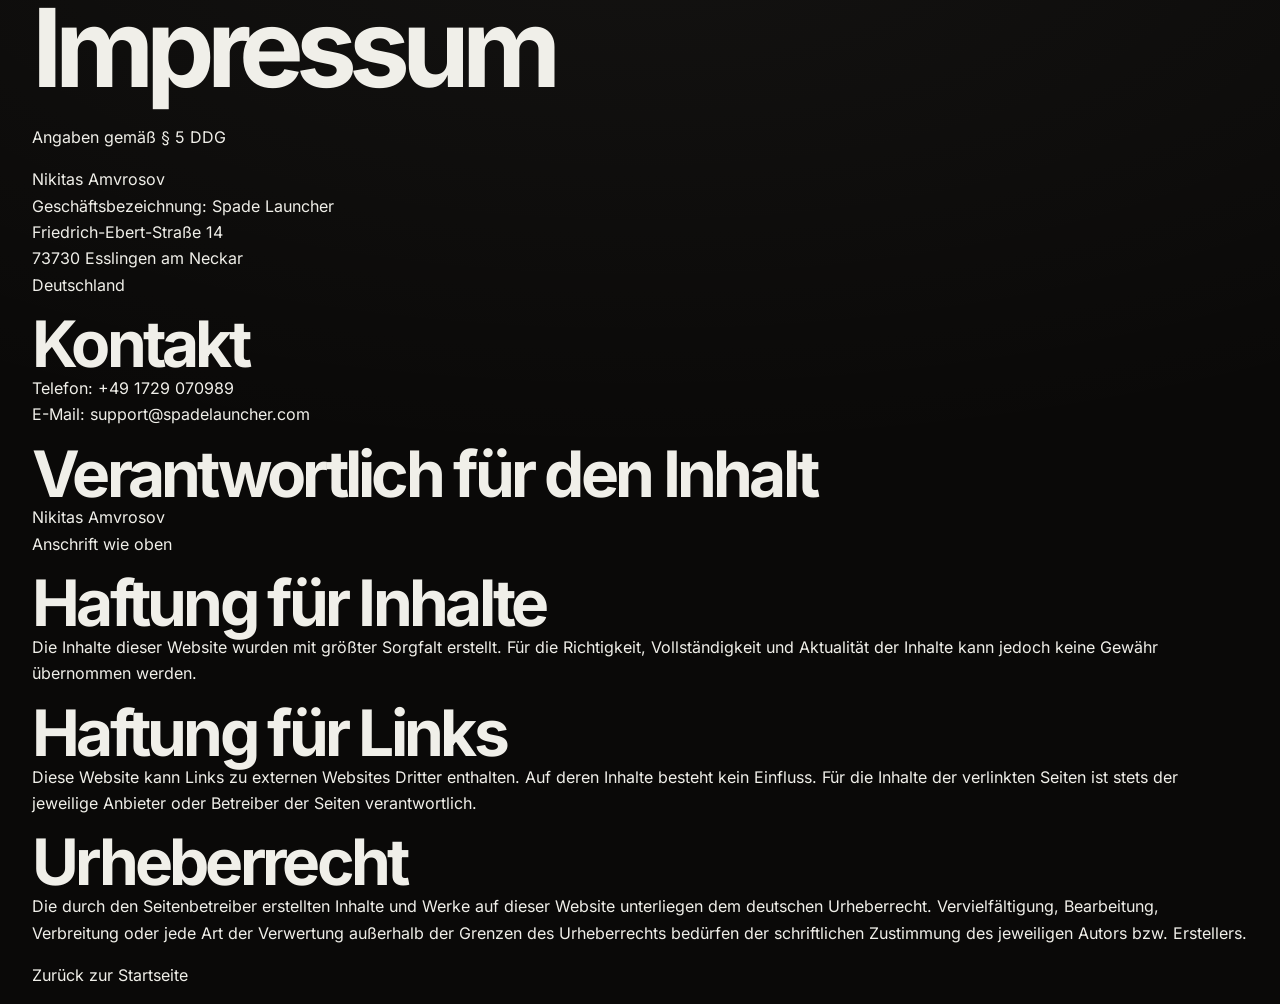
==== commit b55fa911: "Revise contact details in impressum.html Updated contact information and removed unnecessary text." ====
--- a/impressum.html
+++ b/impressum.html
@@ -14,24 +14,22 @@
 
     <p>
       Nikitas Amvrosov<br />
-      Spade Launcher<br />
+      Geschäftsbezeichnung: Spade Launcher<br />
       Friedrich-Ebert-Straße 14<br />
       73730 Esslingen am Neckar<br />
       Deutschland
     </p>
 
+    <h2>Kontakt</h2>
     <p>
+      Telefon: <a href="tel:+491729070989">+49 1729 070989</a><br />
       E-Mail: <a href="mailto:support@spadelauncher.com">support@spadelauncher.com</a>
-    </p>
-
-    <p>
-      Eine ladungsfähige Anschrift wird berechtigten Personen und Stellen auf begründete Anfrage unverzüglich mitgeteilt.
     </p>
 
     <h2>Verantwortlich für den Inhalt</h2>
     <p>
       Nikitas Amvrosov<br />
-      E-Mail: <a href="mailto:support@spadelauncher.com">support@spadelauncher.com</a>
+      Anschrift wie oben
     </p>
 
     <h2>Haftung für Inhalte</h2>
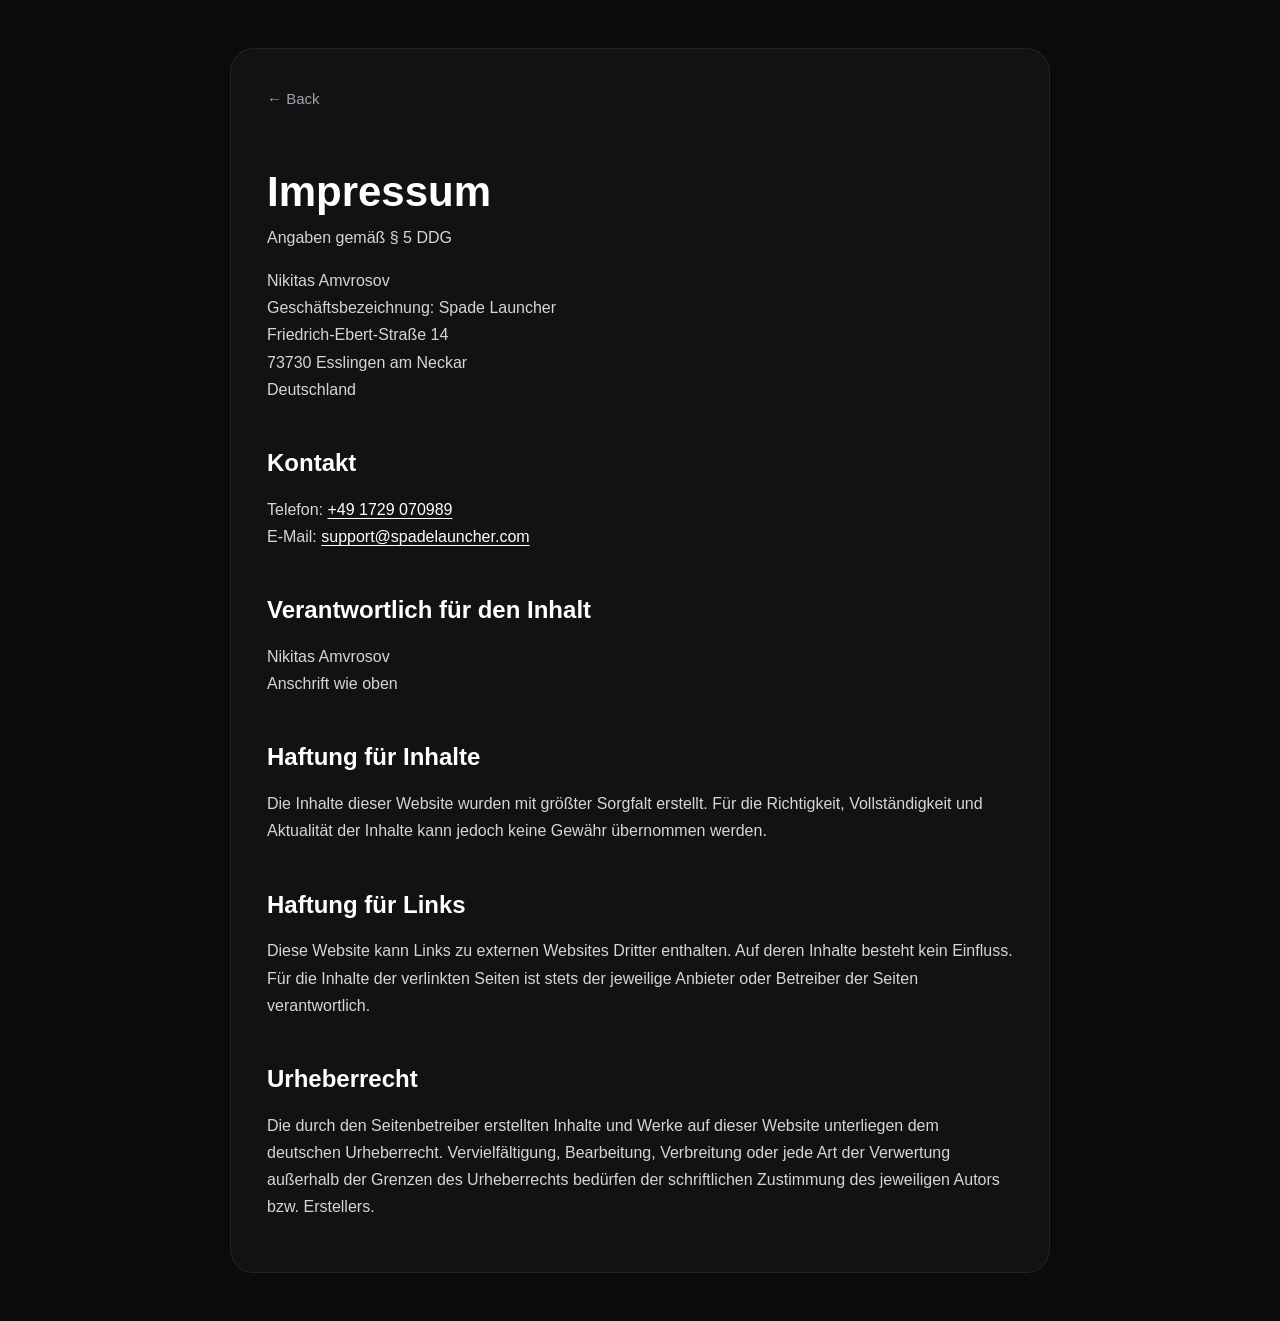
==== commit 2df4ad14: "fix impressum styling, update legal docs accuracy, remove standalone Spade brand references Co-Autho" ====
--- a/impressum.html
+++ b/impressum.html
@@ -4,10 +4,96 @@
   <meta charset="UTF-8" />
   <meta name="viewport" content="width=device-width, initial-scale=1.0" />
   <title>Impressum | Spade Launcher</title>
-  <link rel="stylesheet" href="style.css" />
+
+  <link rel="icon" href="spade-logo.png" type="image/png">
+
+  <style>
+    body {
+      background-color: #0b0b0b;
+      color: #f5f5f5;
+      font-family: Inter, Arial, sans-serif;
+      max-width: 820px;
+      margin: 0 auto;
+      padding: 48px 24px;
+      line-height: 1.7;
+    }
+
+    h1 {
+      font-size: 42px;
+      line-height: 1.15;
+      margin-bottom: 8px;
+      color: #ffffff;
+    }
+
+    h2 {
+      font-size: 24px;
+      margin-top: 40px;
+      margin-bottom: 12px;
+      color: #ffffff;
+    }
+
+    p {
+      margin: 0 0 16px;
+      color: #d6d6d6;
+    }
+
+    .container {
+      border: 1px solid rgba(255, 255, 255, 0.08);
+      background: rgba(255, 255, 255, 0.03);
+      border-radius: 24px;
+      padding: 36px;
+    }
+
+    .back-button {
+      display: inline-flex;
+      align-items: center;
+      margin-bottom: 28px;
+      color: #9ca3af;
+      font-size: 15px;
+      text-decoration: none;
+      transition: color 0.2s ease, transform 0.2s ease;
+    }
+
+    .back-button:hover {
+      color: #ffffff;
+      transform: translateX(-2px);
+    }
+
+    a {
+      color: #ffffff;
+      text-decoration: underline;
+      text-underline-offset: 3px;
+    }
+
+    .back-button {
+      text-decoration: none;
+    }
+
+    @media (max-width: 600px) {
+      body {
+        padding: 28px 16px;
+      }
+
+      .container {
+        padding: 24px;
+        border-radius: 18px;
+      }
+
+      h1 {
+        font-size: 34px;
+      }
+
+      h2 {
+        font-size: 21px;
+      }
+    }
+  </style>
 </head>
+
 <body>
-  <main>
+  <main class="container">
+    <a class="back-button" href="index.html">← Back</a>
+
     <h1>Impressum</h1>
 
     <p>Angaben gemäß § 5 DDG</p>
@@ -46,10 +132,6 @@
     <p>
       Die durch den Seitenbetreiber erstellten Inhalte und Werke auf dieser Website unterliegen dem deutschen Urheberrecht. Vervielfältigung, Bearbeitung, Verbreitung oder jede Art der Verwertung außerhalb der Grenzen des Urheberrechts bedürfen der schriftlichen Zustimmung des jeweiligen Autors bzw. Erstellers.
     </p>
-
-    <p>
-      <a href="index.html">Zurück zur Startseite</a>
-    </p>
   </main>
 </body>
 </html>
